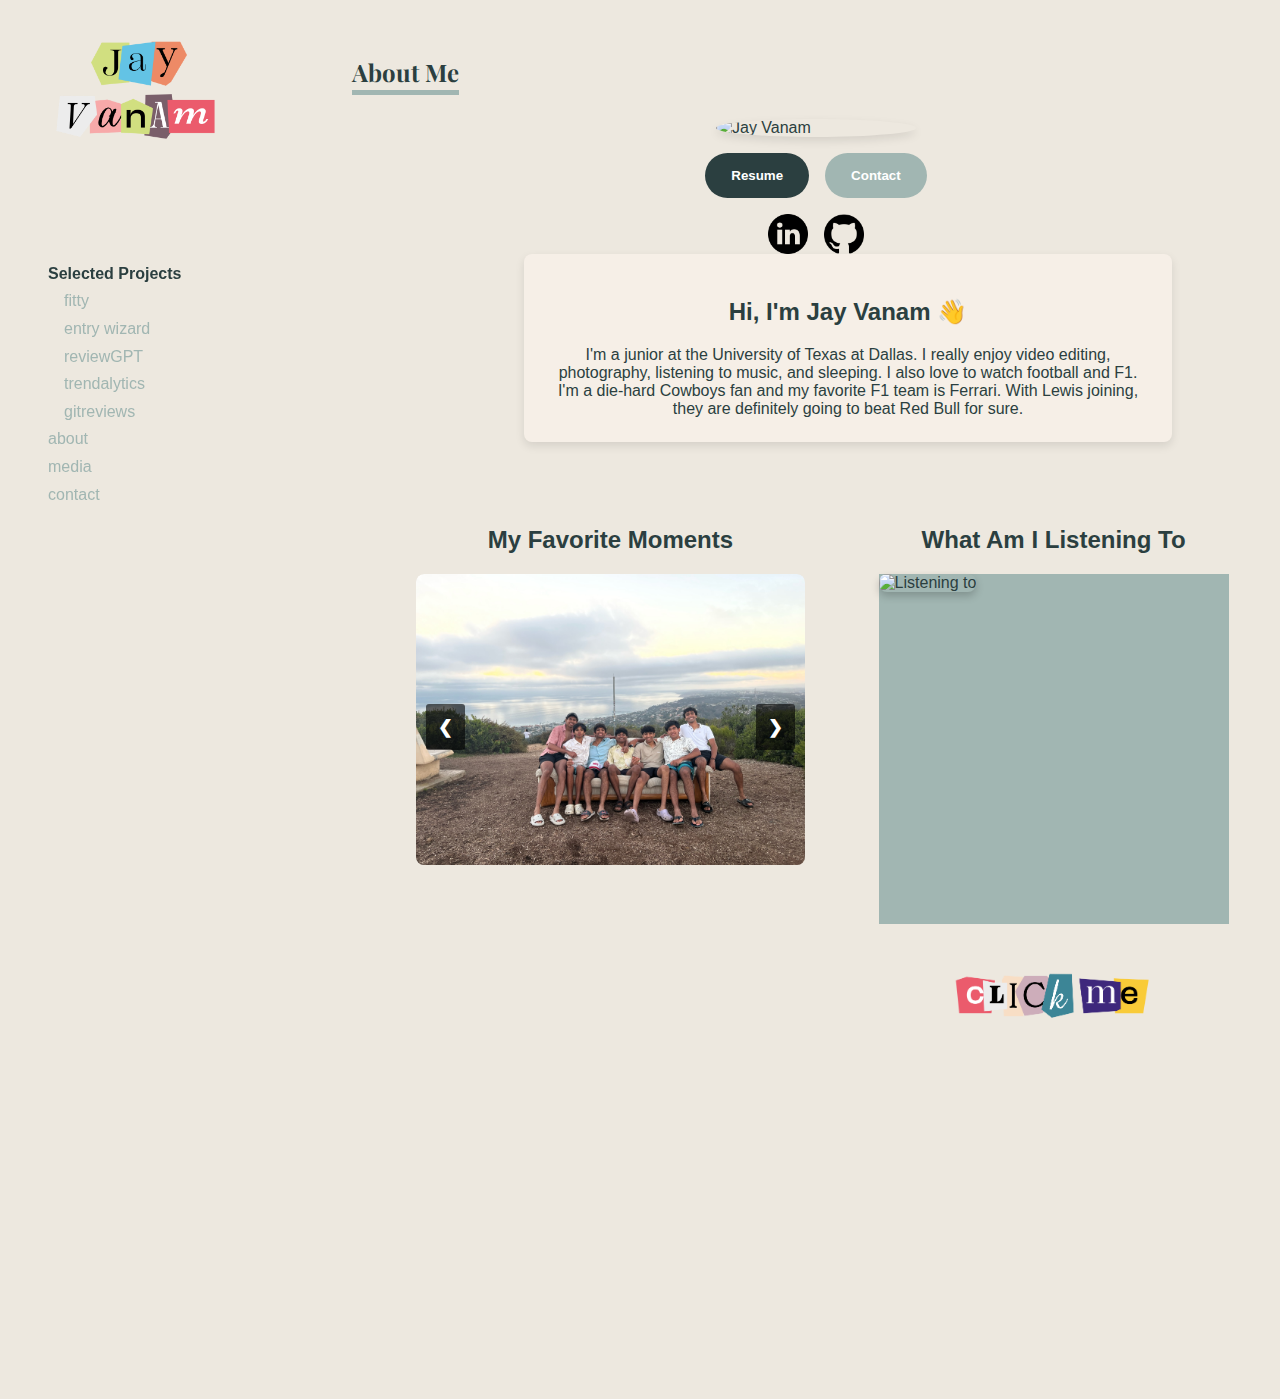
==== about.html @ ff967633 "about me updates" ====
<!DOCTYPE html>
<html>
  <head>
    <meta charset="utf-8" />
    <meta name="viewport" content="width=device-width, initial-scale=1" />
    <meta
      name="description"
      content="developer/photographer/videographer Jay Vanam"
    />
    <meta
      name="keywords"
      content="Developer, Photographer, Videographer, Jay Vanam, Video, Photo, Jay Vanam Video, Jay Vanam Photo, Photographer, Jay Vanam Photography"
    />
    <meta name="author" content="Jay Vanam" />
    <link rel="preconnect" href="https://fonts.gstatic.com" />
    <link
      href="https://fonts.googleapis.com/css2?family=Playfair+Display:wght@700&display=swap"
      rel="stylesheet"
    />
    <link
      href="https://fonts.googleapis.com/css2?family=Urbanist&display=swap"
    />
    <link href="style.css" rel="stylesheet" type="text/css" />
    <title>About | Jay Vanam</title>
  </head>

  <body>
    <span style="cursor: pointer" onclick="openNav()"
      ><p id="menu-icon">MENU</p></span
    >

    <a href="javascript:void(0)" id="closebtn" onclick="closeNav()">&times;</a>

    <div id="sidenav">
      <div class="menu">
        <a href="index.html" id="header">
          <img src="media/name2.png" alt="Jay Vanam" id="name-image" />
        </a>

        <a href="projects.html" id="here">Selected Projects</a>
        <div class="dropdown-container">
          <a href="/other-html-pages/fitty.html">fitty</a>
          <a href="/other-html-pages/entry-wizard.html">entry wizard</a>
          <a href="/other-html-pages/reviewgpt.html">reviewGPT</a>
          <a href="/other-html-pages/trendalytics.html">trendalytics</a>
          <a href="/other-html-pages/gitreviews.html">gitreviews</a>
        </div>
        <a href="about.html">about</a>
        <a href="media.html">media</a>
        <a href="contact.html">contact</a>
      </div>
    </div>

    <div class="main noninvert">
      <h1>About Me</h1>

      <!-- Section 1: Photo and About Me in a Box -->
      <div class="about-me-section">
        <div class="left-column">
          <img
            src="media/about/profile.png"
            alt="Jay Vanam"
            class="about-photo"
          />
          <div class="btn-container">
            <button
              class="btn btn-color-2"
              onclick="window.open('media/assets/Jashith_Vanam_Resume.pdf')"
            >
              Resume
            </button>
            <button
              class="btn btn-color-1"
              onclick="location.href='contact.html'"
            >
              Contact
            </button>
          </div>
          <div id="socials-container">
            <img
              src="media/assets/linkedin.png"
              alt="My LinkedIn Profile"
              class="icon"
              onclick="window.open('https://www.linkedin.com/in/jay-vanam/', '_blank')"
            />
            <img
              src="media/assets/github.png"
              alt="My Github Profile"
              class="icon"
              onclick="window.open('https://github.com/jxv210016', '_blank')"
            />
          </div>
        </div>

        <div class="about-text-box">
          <h2>Hi, I'm Jay Vanam 👋</h2>
          <p>
            I'm a junior at the University of Texas at Dallas. I really enjoy
            video editing, photography, listening to music, and sleeping. I also
            love to watch football and F1. I'm a die-hard Cowboys fan and my
            favorite F1 team is Ferrari. With Lewis joining, they are definitely
            going to beat Red Bull for sure.
          </p>
        </div>
      </div>

      <!-- Section 2: Slideshow and What I'm Listening To Inline -->
      <div class="content-inline">
        <div class="slideshow-section">
          <h2>My Favorite Moments</h2>
          <div class="slideshow-container">
            <div class="mySlide fade">
              <img
                src="media/about/IMG_5728.JPG"
                alt="Moment 1"
                class="slide-photo"
              />
            </div>
            <div class="mySlide fade">
              <img
                src="media/about/20231122_174811_E75159.JPG"
                alt="Moment 2"
                class="slide-photo"
              />
            </div>
            <div class="mySlide fade">
              <img
                src="media/about/20231122_174817_E3DE1A.jpeg"
                alt="Moment 3"
                class="slide-photo"
              />
            </div>
            <div class="mySlide fade">
              <img
                src="media/about/DSCN0789.JPG"
                alt="Moment 4"
                class="slide-photo"
              />
            </div>
            <div class="mySlide fade">
              <img
                src="media/about/IMG_9122.JPG"
                alt="Moment 5"
                class="slide-photo"
              />
            </div>

            <!-- Slideshow controls -->
            <a class="prev" onclick="plusSlides(-1)">&#10094;</a>
            <a class="next" onclick="plusSlides(1)">&#10095;</a>
          </div>
        </div>

        <!-- What Am I Listening To -->
        <div class="listening-section">
          <h2>What Am I Listening To</h2>
          <div class="listening-box-container">
            <a href="javascript:void(0)" class="listening-box">
              <img
                src="media/albums/chiriver.JPG"
                alt="Listening to"
                class="listening-photo"
              />
            </a>
            <!-- Image-based button -->
            <button class="listening-button" onclick="toggleSongs()">
              <img
                src="media/clickme.png"
                alt="Click Me"
                class="clickme-button-image"
              />
            </button>
          </div>
          <div id="song-list" class="song-list">
            <ul>
              <li class="song-item mini-album-cover-container">
                <img
                  src="media/albums/nightslikethis.jpeg"
                  alt="Album 1"
                  class="mini-album-cover"
                />
                <div class="play-button" onclick="showPopup('nights', event)">
                  ▶
                </div>
                NIGHTS LIKE THIS - THE KID LAROI
              </li>
              <li class="song-item mini-album-cover-container">
                <img
                  src="media/albums/wrongones.jpeg"
                  alt="Album 3"
                  class="mini-album-cover"
                />
                <div
                  class="play-button"
                  onclick="showPopup('wrongones', event)"
                >
                  ▶
                </div>
                WRONG ONES - POST MALONE
              </li>
              <li class="song-item mini-album-cover-container">
                <img
                  src="media/albums/bags.webp"
                  alt="Album 2"
                  class="mini-album-cover"
                />
                <div class="play-button" onclick="showPopup('bags', event)">
                  ▶
                </div>
                BAGS - CLAIRO
              </li>
              <li class="song-item mini-album-cover-container">
                <img
                  src="media/albums/taste.jpeg"
                  alt="Album 2"
                  class="mini-album-cover"
                />
                <div class="play-button" onclick="showPopup('taste', event)">
                  ▶
                </div>
                TASTE - LIL TECCA
              </li>
              <li class="song-item mini-album-cover-container">
                <img
                  src="media/albums/timeless.jpg"
                  alt="Album 2"
                  class="mini-album-cover"
                />
                <div class="play-button" onclick="showPopup('timeless', event)">
                  ▶
                </div>
                Timeless - THE WEEKND & PLAYBOI CARTI
              </li>
            </ul>
          </div>
        </div>
      </div>
    </div>

    <!-- Modal for Spotify embeds -->
    <div id="spotify-popup" class="modal">
      <div class="modal-content">
        <span class="close" onclick="closePopup()">&times;</span>
        <div id="spotify-embed-container"></div>
      </div>
    </div>

    <script>
      // Slideshow JavaScript
      let slideIndex = 1;
      showSlides(slideIndex);

      function plusSlides(n) {
        showSlides((slideIndex += n));
      }

      function showSlides(n) {
        let i;
        let slides = document.getElementsByClassName("mySlide");
        if (n > slides.length) {
          slideIndex = 1;
        }
        if (n < 1) {
          slideIndex = slides.length;
        }
        for (i = 0; i < slides.length; i++) {
          slides[i].style.display = "none";
        }
        slides[slideIndex - 1].style.display = "block";
      }

      // Toggle song list display
      let songsVisible = false;

      function toggleSongs() {
        const songItems = document.querySelectorAll(".song-item");

        if (!songsVisible) {
          // Show songs one by one
          songItems.forEach((song, index) => {
            setTimeout(() => {
              song.style.opacity = "1"; // Show each song with a delay
            }, index * 300); // Staggered appearance
          });
          songsVisible = true;
        } else {
          // Hide songs one by one
          [...songItems].reverse().forEach((song, index) => {
            setTimeout(() => {
              song.style.opacity = "0"; // Hide each song with a delay
            }, index * 300); // Staggered disappearance
          });
          songsVisible = false;
        }
      }

      // Modal Popup logic for Spotify embeds
      function showPopup(songId, event) {
        const spotifyEmbeds = {
          nights:
            '<iframe style="border-radius:12px" src="https://open.spotify.com/embed/track/1XBYiRV30ykHw5f4wm6qEn?utm_source=generator" width="100%" height="152" frameBorder="0" allowfullscreen="" allow="autoplay; clipboard-write; encrypted-media; fullscreen; picture-in-picture" loading="lazy"></iframe>',
          wrongones:
            '<iframe style="border-radius:12px" src="https://open.spotify.com/embed/track/2CIXO1jQbrV1hlfI7FUKld?utm_source=generator" width="100%" height="152" frameBorder="0" allowfullscreen="" allow="autoplay; clipboard-write; encrypted-media; fullscreen; picture-in-picture" loading="lazy"></iframe>',
          bags: '<iframe style="border-radius:12px" src="https://open.spotify.com/embed/track/6UFivO2zqqPFPoQYsEMuCc?utm_source=generator" width="100%" height="152" frameBorder="0" allowfullscreen="" allow="autoplay; clipboard-write; encrypted-media; fullscreen; picture-in-picture" loading="lazy"></iframe>',
          taste:
            '<iframe style="border-radius:12px" src="https://open.spotify.com/embed/track/3IM6Cc6bK88qFYXrF8wh8t?utm_source=generator" width="100%" height="352" frameBorder="0" allowfullscreen="" allow="autoplay; clipboard-write; encrypted-media; fullscreen; picture-in-picture" loading="lazy"></iframe>',
          timeless:
            '<iframe style="border-radius:12px" src="https://open.spotify.com/embed/track/1Es7AUAhQvapIcoh3qMKDL?utm_source=generator" width="100%" height="152" frameBorder="0" allowfullscreen="" allow="autoplay; clipboard-write; encrypted-media; fullscreen; picture-in-picture" loading="lazy"></iframe>',
        };

        const modal = document.getElementById("spotify-popup");
        modal.style.display = "block";

        // Get the position of the mini-album cover and position the modal next to it
        const rect = event.target.getBoundingClientRect();
        modal.style.top = rect.top + window.scrollY + "px";
        modal.style.left = rect.left + rect.width + 10 + "px"; // 10px to the right

        const embedContainer = document.getElementById(
          "spotify-embed-container"
        );
        embedContainer.innerHTML = spotifyEmbeds[songId];
      }

      function closePopup() {
        const modal = document.getElementById("spotify-popup");
        modal.style.display = "none";
      }

      // Close the modal if user clicks outside of it
      window.onclick = function (event) {
        const modal = document.getElementById("spotify-popup");
        if (event.target == modal) {
          modal.style.display = "none";
        }
      };
    </script>
  </body>
</html>
---- style.css ----
@charset "utf-8";
/* CSS Document */

body {
  overflow-x: hidden;
  padding: 0;
  margin: 0;
  font-family: "Urbanist", sans-serif;
  background-color: #ede8df; /* Light Taupe */
}

/* Fixed sidenav, full height */
#sidenav {
  height: 100%;
  width: 25vw;
  position: fixed;
  z-index: 1;
  top: 0;
  left: 0;
  overflow-x: hidden;
  padding-top: 20px;
}

/* Style the sidenav links */
.menu a {
  padding-bottom: 0.3em;
  padding-top: 0.3em;
  padding-left: 3em;
  text-decoration: none;
  font-size: 1em;
  color: #a1b6b2; /* Deep Teal */
  display: block;
  background: none;
  text-align: left;
}

/* On mouse-over */
.menu a:hover {
  font-weight: bold;
  color: #2b3f40; /* Charcoal Slate */
}

.menu a:focus {
  background-color: #d0e5e2; /* Muted Mint */
}

#here {
  font-weight: bold;
  color: #2b3f40; /* Charcoal Slate */
}

.dropdown-container {
  padding-left: 1em;
  margin: 0;
}

#header {
  display: inline-block;
  width: auto;
  font-family: "Playfair Display", serif;
  font-size: 2em;
  padding: 0;
  margin-left: 1.5em;
  padding-bottom: 10px;
  margin-bottom: 3em;
  margin-top: 1em;
  color: #2b3f40; /* Charcoal Slate */
}

#name-image {
  width: auto;
  height: 130px; /* Adjust the height to your preference */
  display: block;
  margin-left: -4rem;
  margin-top: -2rem;
}

/* Main content */
.main {
  width: 75vw;
  margin-left: 25vw; /* Same as the width of the sidenav */
  font-size: 1em;
  padding-top: 2.5em;
  padding-bottom: 5em;
  padding-left: 2em;
  background-color: #ede8df; /* Light Taupe */
  color: #2b3f40; /* Charcoal Slate */
}

.main img:hover {
  filter: invert(1);
}

h1 {
  font-family: "Playfair Display", serif;
  font-size: 1.5em;
  padding-bottom: 0.1em;
  border-bottom: solid 5px #a1b6b2; /* Deep Teal */
  display: inline-block;
  margin-bottom: 1em;
}

p {
  margin-top: 0.3em;
  margin-bottom: 0.8em;
}

.main a {
  text-decoration: none;
}
.main a:link {
  color: #2b3f40; /* Charcoal Slate */
  background-color: #a1b6b2; /* Deep Teal */
}
.main a:visited {
  color: #46443e;
  background-color: #d0e5e2; /* Muted Mint */
}
.main a:hover {
  background-color: #a1b6b2; /* Deep Teal */
  color: #2b3f40; /* Charcoal Slate */
}
.main a:active {
  background-color: #a1b6b2; /* Deep Teal */
  color: #2b3f40; /* Charcoal Slate */
}

#biophoto {
  max-height: 70vh;
  max-width: 20vw;
  position: fixed;
  bottom: 2em;
  right: 2em;
}

#biophoto:hover {
  filter: invert(1);
}

.noninvert {
  overflow-x: hidden;
}

.noninvert img:hover {
  filter: none;
}

.section {
  display: block;
  max-width: 50vw;
}

.caption {
  margin-top: 1em;
  margin-bottom: 5em;
}

.mySlides {
  display: none;
  overflow: hidden;
  text-align: center;
}

.mySlides img {
  max-width: 80%;
  max-height: 80vh;
  object-fit: contain;
}

/* Slideshow container */
.slideshow-container {
  width: 70vw;
  height: 90vh;
  position: relative;
}

/* Next & previous buttons */
.prev,
.next {
  cursor: pointer;
  position: absolute;
  top: 50%;
  width: auto;
  padding: 12px;
  margin-top: -22px;
  color: #2b3f40; /* Charcoal Slate */
  font-weight: bold;
  font-size: 18px;
  transition: 0.6s ease;
  border-radius: 0 3px 3px 0;
  user-select: none;
}

/* Position the "next button" to the right */
.next {
  right: 0;
  border-radius: 3px 0 0 3px;
}

/* On hover, add a black background color with a little bit see-through */
.prev:hover,
.next:hover {
  background-color: rgba(0, 0, 0, 0.8);
}

/* Caption text */
.text {
  color: #2b3f40; /* Charcoal Slate */
  font-size: 15px;
  padding: 8px 12px;
  text-align: center;
  position: absolute;
  display: block;
  width: 100%;
  margin: auto;
  bottom: 0;
}

/* Number text (1/3 etc) */
.numbertext {
  color: #2b3f40; /* Charcoal Slate */
  font-size: 12px;
  padding: 8px 12px;
  position: absolute;
  bottom: 0;
}

/* The dots/bullets/indicators */
.dot {
  opacity: 0.3;
  cursor: pointer;
  height: 10px;
  width: 10px;
  margin: 0 3px 20vh;
  background-color: #bbb;
  border-radius: 50%;
  display: none;
  transition: background-color 0.6s ease;
}

.active,
.dot:hover {
  background-color: #717171;
}

div.gallery {
  margin: 5px;
  float: left;
  height: 40vh;
}

div.gallery img {
  height: 100%;
  width: auto;
}

div.workdesc {
  display: none;
  position: absolute;
  top: 80%;
  right: 0;
  margin-right: 4vw;
  background: #a1b6b2; /* Deep Teal */
  padding: 2px 6px;
  color: #2b3f40; /* Charcoal Slate */
  font-weight: 800;
  font-size: 1.3em;
}

div.gallery:hover .workdesc {
  display: block;
}

#closebtn {
  display: none;
}

#menu-icon {
  text-align: center;
  display: none;
  color: #2b3f40; /* Charcoal Slate */
  font-weight: bold;
  border-bottom: solid 5px #a1b6b2; /* Deep Teal */
}

#view {
  display: block;
  font-family: "Playfair Display", serif;
  font-size: 1.5em;
  color: #2b3f40; /* Charcoal Slate */
  position: absolute;
  right: 1em;
  bottom: 2em;
}

/* New project sections */
.project-section {
  margin-top: 2em;
  padding-bottom: 1.5em;
  border-bottom: 1px solid #a1b6b2; /* Deep Teal for consistency */
}

.project-section h2 {
  font-family: "Playfair Display", serif;
  font-size: 1.3em;
  margin-bottom: 0.5em;
  color: #2b3f40; /* Charcoal Slate */
  border-bottom: solid 3px #a1b6b2; /* Consistent with heading styling */
}

.project-section p {
  font-size: 1em;
  line-height: 1.6;
  color: #2b3f40; /* Charcoal Slate for the text */
}

.project-section ul {
  list-style-type: disc;
  margin-left: 1.5em;
  padding-left: 1em;
  color: #2b3f40;
}

.project-section ul li {
  margin-bottom: 0.5em;
}

/* General box styles */
.color-box {
  width: 400px;
  height: 400px;
  position: relative; /* Ensure the image can be positioned inside */
  transition: background-color 0.3s ease; /* Smooth color transition on hover */
}

/* Fitty box color*/
.fitty-box {
  background-color: #f5d4c3; /* Light Peach */
  position: relative;
  z-index: 1;
}

.box-link:hover .fitty-box {
  background-color: #e09789; /* Soft Coral on hover */
}

/* Entry Wizard box color */
.entry-box {
  background-color: #c8dbd7; /* Light Teal */
}

.box-link:hover .entry-box {
  background-color: #3c5556; /* Dark Slate on hover */
}

/* ReviewGPT box color */
.review-box {
  background-color: #f6efe7; /* Cream */
}

.box-link:hover .review-box {
  background-color: #a1b6b2; /* Deep Teal on hover */
}

/* Trendalytics box color */
.trendalytics-box {
  background-color: #e9f1ef; /* Pale Mint */
}

.box-link:hover .trendalytics-box {
  background-color: #2b3f40; /* Charcoal Slate on hover */
}

/* GitReviews box color */
.gitreviews-box {
  background-color: #d0e5e2; /* Muted Mint */
}

.box-link:hover .gitreviews-box {
  background-color: #2b3f40; /* Charcoal Slate on hover */
}

/* About Me Section */
.about-me-section {
  display: flex;
  align-items: center;
  justify-content: center; /* Center everything horizontally */
  max-width: 90%;
  margin: auto;
  margin-bottom: 3em;
  flex-wrap: wrap; /* Allow wrapping if needed for responsiveness */
}

/* Left Column: Image, Buttons, Socials */
.left-column {
  display: flex;
  flex-direction: column;
  align-items: center; /* Center the image, buttons, and socials */
  margin-right: 2rem; /* Space between the photo and about box */
  justify-content: center; /* Center everything vertically */
}

/* Profile Photo */
.about-photo {
  width: 200px;
  height: auto;
  border-radius: 50%;
  margin-bottom: 1rem; /* Space between image and buttons */
  box-shadow: 0px 4px 10px rgba(0, 0, 0, 0.1);
}

/* Social Icons */
#socials-container {
  display: flex;
  justify-content: center;
  gap: 1rem;
  margin-top: 0.5rem; /* Reduce gap */
}

.icon {
  width: 40px;
  height: 40px;
  cursor: pointer;
  transition: transform 0.3s ease;
}

.icon:hover {
  transform: scale(1.1);
}

/* Button Styles */
.btn-container {
  display: flex;
  justify-content: center;
  gap: 1rem;
  margin-bottom: 0.5rem; /* Reduce gap between buttons and socials */
}

.btn {
  font-weight: 600;
  transition: all 300ms ease;
  padding: 0.8rem 1.5rem;
  width: auto;
  border-radius: 2rem;
  cursor: pointer;
  border: 2px solid transparent;
  background-color: #eaeaea;
}

.btn-color-1 {
  background-color: #a1b6b2;
  color: white;
}

.btn-color-2 {
  background-color: #2b3f40; /* Blue color */
  color: white;
}

.btn:hover {
  transform: translateY(-3px);
  border: 2px solid rgba(0, 0, 0, 0.1);
  box-shadow: 0px 4px 10px rgba(0, 0, 0, 0.15);
}

/* About Me Text Box */
.about-text-box {
  background-color: #f6efe7;
  border-radius: 8px;
  padding: 1.5em;
  box-shadow: 0px 4px 10px rgba(0, 0, 0, 0.1);
  max-width: 600px;
  text-align: center; /* Center-align the text */
  margin-left: 2rem; /* Reduce gap between photo and text box */
  flex-grow: 1;
  flex-shrink: 1;
  justify-content: center; /* Center vertically */
}

.about-text-box p {
  margin: 0;
}

/* Adjustments for responsiveness */
@media (max-width: 768px) {
  .about-me-section {
    flex-direction: column; /* Stack elements on smaller screens */
    text-align: center;
  }

  .left-column {
    margin-right: 0; /* Remove the right margin on smaller screens */
    margin-bottom: 1rem; /* Add space between image and text box */
  }

  .about-text-box {
    margin-left: 0;
  }
}

/* Slideshow and Listening Section */
.content-inline {
  display: flex;
  justify-content: space-between;
  max-width: 90%;
  margin: auto;
  flex-wrap: wrap;
}

.slideshow-section,
.listening-section {
  flex: 1;
  min-width: 280px;
  max-width: 45%;
  margin: 1em;
}
.slideshow-section h2,
.listening-section h2 {
  text-align: center;
}

/* Slideshow container */
.slideshow-container {
  position: relative;
  width: 100%;
  height: 350px;
  border-radius: 8px;
  overflow: hidden;
}

.slide-photo {
  width: 100%;
  height: 100%;
  object-fit: contain;
  border-radius: 8px;
}

/* Center slideshow navigation buttons inside the box */
.prev,
.next {
  cursor: pointer;
  position: absolute;
  top: 50%;
  transform: translateY(-50%);
  padding: 12px;
  color: white;
  font-weight: bold;
  font-size: 18px;
  border-radius: 3px;
  background-color: rgba(0, 0, 0, 0.6);
  z-index: 10;
  transition: background-color 0.3s;
}

.prev:hover,
.next:hover {
  background-color: rgba(0, 0, 0, 0.8);
}

.prev {
  left: 10px;
}

.next {
  right: 10px;
}

/* Listening Section */
.listening-box-container {
  display: flex;
  flex-direction: column;
  align-items: center; /* Center content */
  justify-content: center;
}

.listening-box {
  width: 100%;
  max-width: 350px;
  height: 350px;
  margin-bottom: 1em;
  cursor: pointer;
}

.listening-photo {
  width: 100%;
  height: 100%;
  object-fit: cover;
  border-radius: 8px;
  box-shadow: 0px 4px 8px rgba(0, 0, 0, 0.2);
}

.listening-section h2 {
  text-align: center;
}

.song-list {
  margin-top: 1em;
}

.song-list ul {
  list-style-type: none;
  padding-left: 0;
}

.song-list ul li {
  margin-bottom: 0.5em;
  font-size: 1em;
  opacity: 0;
  transition: opacity 0.5s ease; /* Smooth fade animation */
}

.mini-album-cover {
  width: 40px;
  height: 40px;
  object-fit: cover;
  margin-right: 0.5em;
  vertical-align: middle;
}

/* Image Button for Click Me */
.listening-button {
  background: none;
  border: none;
  padding: 0;
  cursor: pointer;
  margin-top: 1em; /* Adds space above the button */
}

.clickme-button-image {
  width: 200px; /* Adjust the size as needed */
  height: auto;
  display: block;
}
/* Modal container */
#spotify-popup {
  display: none; /* Hidden by default */
  position: absolute; /* Position relative to mini-album */
  width: 300px;
  background-color: #fff; /* White background */
  border-radius: 12px;
  box-shadow: 0px 4px 10px rgba(0, 0, 0, 0.2);
  z-index: 1000;
  padding: 20px;
}

.modal-content {
  padding: 1em;
  position: relative;
}

.close {
  position: absolute;
  top: 5px;
  right: 10px;
  cursor: pointer;
}

.modal iframe {
  width: 100%;
  height: 80px;
  border-radius: 8px;
}

/* Mini album cover play button */
.mini-album-cover-container {
  position: relative;
}

.play-button {
  position: absolute;
  top: 0.325rem;
  right: 0;
  bottom: 0;
  left: 0.325rem;
  display: flex;
  justify-content: center;
  align-items: center;
  color: white;
  background: rgba(0, 0, 0, 0.6);
  border-radius: 50%;
  width: 30px;
  height: 30px;
  cursor: pointer;
  font-size: 1.5em;
}

.play-button:hover {
  background: rgba(0, 0, 0, 0.8);
}

.song-item {
  display: flex;
  align-items: center;
  clear: both;
  width: 100%;
}
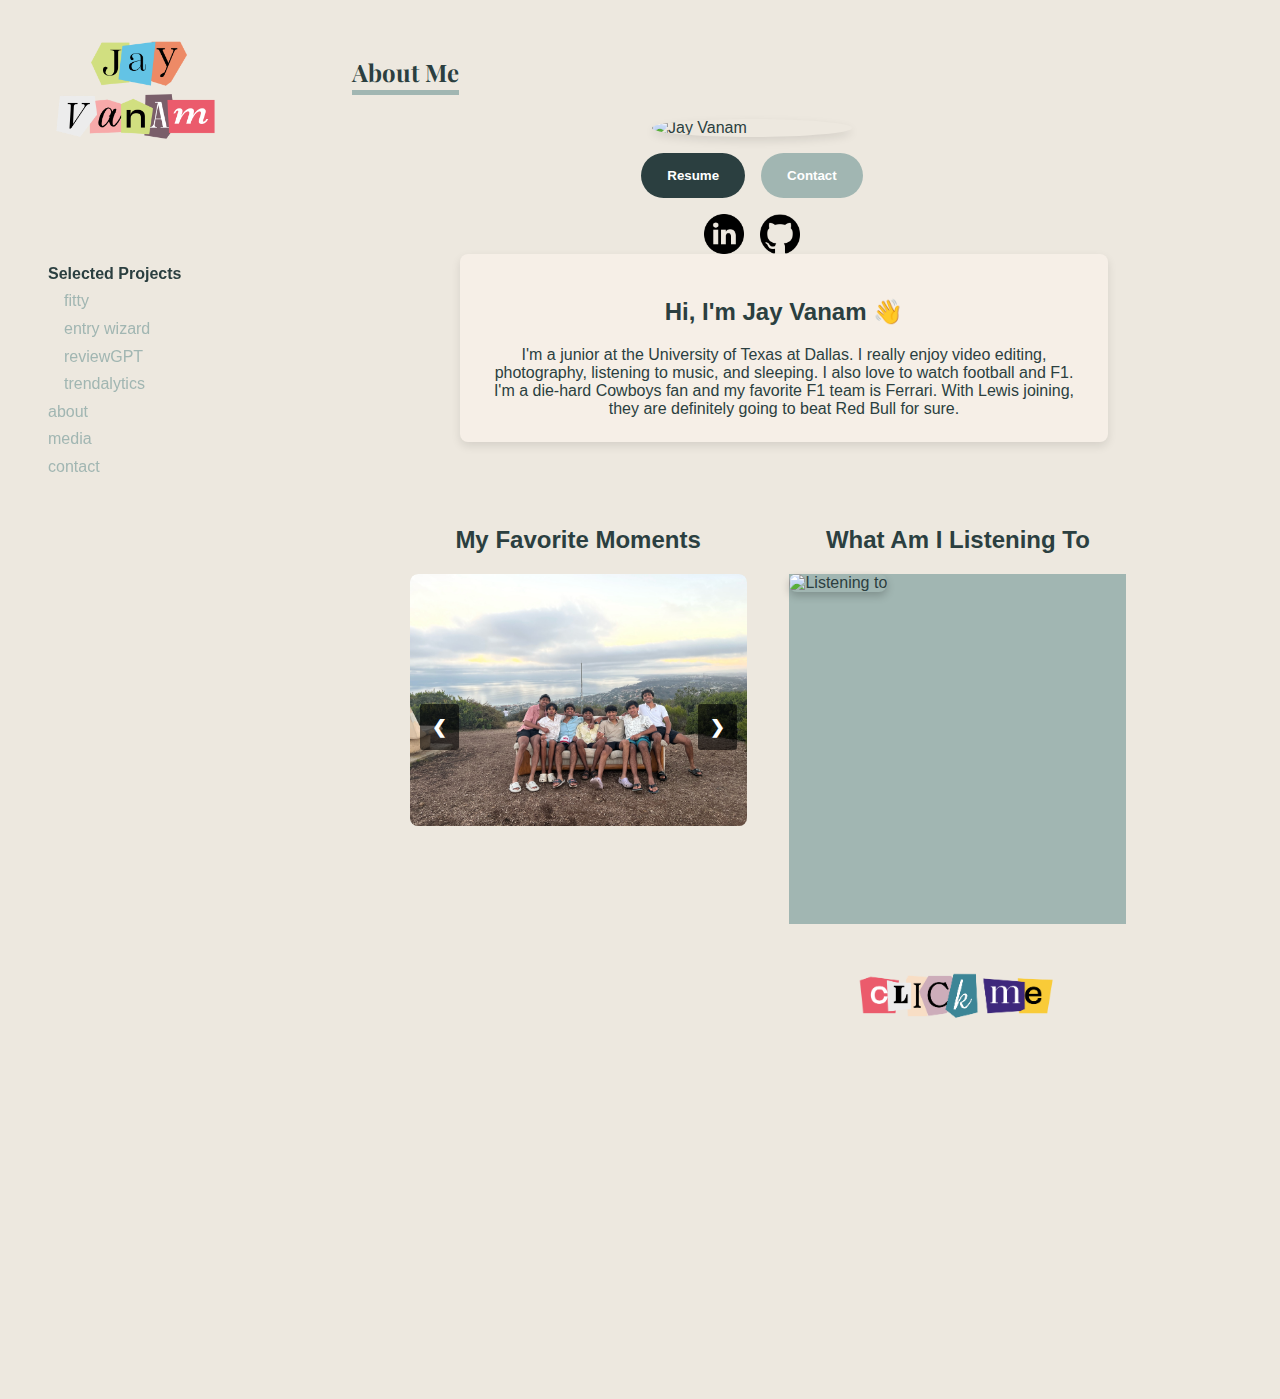
==== commit 00704192: "1st full draft" ====
--- a/about.html
+++ b/about.html
@@ -43,7 +43,6 @@
           <a href="/other-html-pages/entry-wizard.html">entry wizard</a>
           <a href="/other-html-pages/reviewgpt.html">reviewGPT</a>
           <a href="/other-html-pages/trendalytics.html">trendalytics</a>
-          <a href="/other-html-pages/gitreviews.html">gitreviews</a>
         </div>
         <a href="about.html">about</a>
         <a href="media.html">media</a>
--- a/style.css
+++ b/style.css
@@ -77,14 +77,17 @@
 
 /* Main content */
 .main {
-  width: 75vw;
+  width: calc(75vw - 4em); /* Subtract padding from width */
   margin-left: 25vw; /* Same as the width of the sidenav */
   font-size: 1em;
   padding-top: 2.5em;
   padding-bottom: 5em;
   padding-left: 2em;
+  padding-right: 2em; /* Added padding-right for symmetry */
+  box-sizing: border-box; /* Include padding and border in width calculation */
   background-color: #ede8df; /* Light Taupe */
   color: #2b3f40; /* Charcoal Slate */
+  overflow-x: hidden; /* Prevent horizontal scrolling */
 }
 
 .main img:hover {
@@ -298,6 +301,8 @@
   margin-top: 2em;
   padding-bottom: 1.5em;
   border-bottom: 1px solid #a1b6b2; /* Deep Teal for consistency */
+  padding-right: 2em; /* Match left padding if necessary */
+  box-sizing: border-box; /* Include padding and border in width calculation */
 }
 
 .project-section h2 {
@@ -323,6 +328,40 @@
 
 .project-section ul li {
   margin-bottom: 0.5em;
+}
+
+/* Video container to maintain aspect ratio */
+.video-container {
+  position: relative;
+  padding-bottom: 56.25%; /* 16:9 aspect ratio */
+  height: 0;
+  overflow: hidden;
+  max-width: 100%;
+  margin-top: 1em;
+}
+
+.video-container iframe {
+  position: absolute;
+  top: 0;
+  left: 0;
+  width: 100%;
+  height: 100%;
+  border: 0;
+}
+
+.video-description {
+  text-align: center;
+  margin-top: 10px;
+}
+
+.video-description h2 {
+  font-size: 24px;
+  margin-bottom: 5px;
+}
+
+.video-description h4 {
+  font-size: 16px;
+  color: #555;
 }
 
 /* General box styles */
@@ -694,3 +733,108 @@
   clear: both;
   width: 100%;
 }
+
+/* Photo page styling */
+.media-content h1 {
+  text-align: center;
+  font-family: "Playfair Display", serif;
+  font-size: 36px;
+  margin-top: 20px;
+}
+
+/* Photo containers */
+.vertical-photo-container,
+.horizontal-photo-container {
+  display: flex;
+  flex-wrap: wrap;
+  justify-content: center;
+  gap: 15px;
+  margin: 20px 0;
+}
+
+.vertical-photo-container img,
+.horizontal-photo-container img {
+  max-width: 300px;
+  height: auto;
+  cursor: pointer;
+  border-radius: 8px;
+  transition: transform 0.3s ease;
+}
+
+.vertical-photo-container img:hover,
+.horizontal-photo-container img:hover {
+  transform: scale(1.05);
+}
+
+/* Modal styling */
+.modal {
+  display: none;
+  position: fixed;
+  z-index: 1;
+  padding-top: 100px;
+  left: 0;
+  top: 0;
+  width: 100%;
+  height: 100%;
+  background-color: rgba(0, 0, 0, 0.8);
+}
+
+.modal-content {
+  margin: auto;
+  display: block;
+  max-width: 90%;
+  height: auto;
+  border-radius: 10px;
+}
+
+.close {
+  position: absolute;
+  top: 50px;
+  right: 50px;
+  color: white;
+  font-size: 35px;
+  font-weight: bold;
+  cursor: pointer;
+}
+
+.close:hover,
+.close:focus {
+  color: #bbb;
+}
+
+/* Video styling */
+.video-page-container {
+  display: grid;
+  grid-template-columns: repeat(auto-fit, minmax(300px, 1fr));
+  grid-gap: 20px;
+  padding: 20px;
+}
+
+.video-page-containe iframe {
+  width: 100%;
+  height: 200px;
+  border: 1px solid #ddd;
+  border-radius: 5px;
+  box-shadow: 0 0 5px rgba(0, 0, 0, 0.1);
+}
+
+/* Mobile friendly styling */
+@media screen and (max-width: 768px) {
+  .video-page-containe {
+    grid-template-columns: repeat(auto-fit, minmax(200px, 1fr));
+  }
+
+  .video-page-containe iframe {
+    height: 120px;
+  }
+}
+
+@media screen and (max-width: 480px) {
+  .video-page-containe {
+    grid-template-columns: 1fr; /* Stack videos vertically */
+  }
+
+  .video-page-containe iframe {
+    height: auto; /* Adjust height dynamically */
+  }
+}
